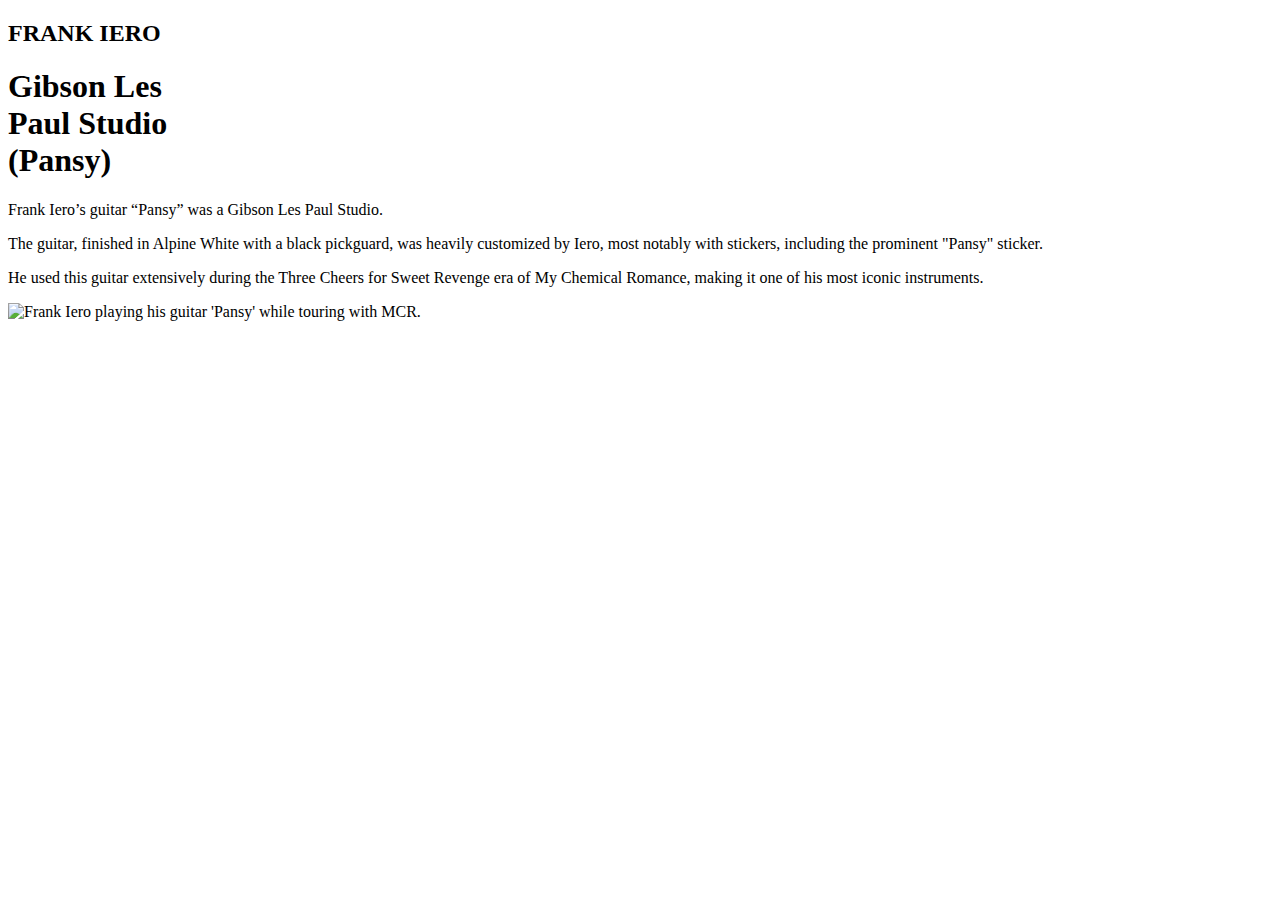
==== pansy.html @ 3b255103 "Basic HTML structure for alternate page." ====
<!DOCTYPE html>
<html lang="en">
<head>
    <meta charset="UTF-8">
    <meta name="viewport" content="width=device-width, initial-scale=1.0">
    <link rel="stylesheet" href="pansystyle.css">
    <title>Frank Iero's guitar</title>
</head>
<body>
    
    <section class="left-right">

        <section class="left">
            <h2>FRANK IERO</h2>
            <h1>Gibson Les <br> Paul Studio <br> (Pansy)</h1>

                <p>Frank Iero’s guitar “Pansy” was a Gibson Les Paul Studio. </p> 

                <p>The guitar, finished in Alpine White with a black pickguard, was heavily customized by Iero, most notably with stickers, including the prominent "Pansy" sticker. </p>

                <p>He used this guitar extensively during the Three Cheers for Sweet Revenge era of My Chemical Romance, making it one of his most iconic instruments.</p>

        </section>

        <section class="right">
            <div class="fronk">
                <img class="fronkimg" src="IMG/frankblackparade.jpg" alt="Frank Iero playing his guitar 'Pansy' while touring with MCR.">
            </div>
        </section>

    </section>


</body>
</html>
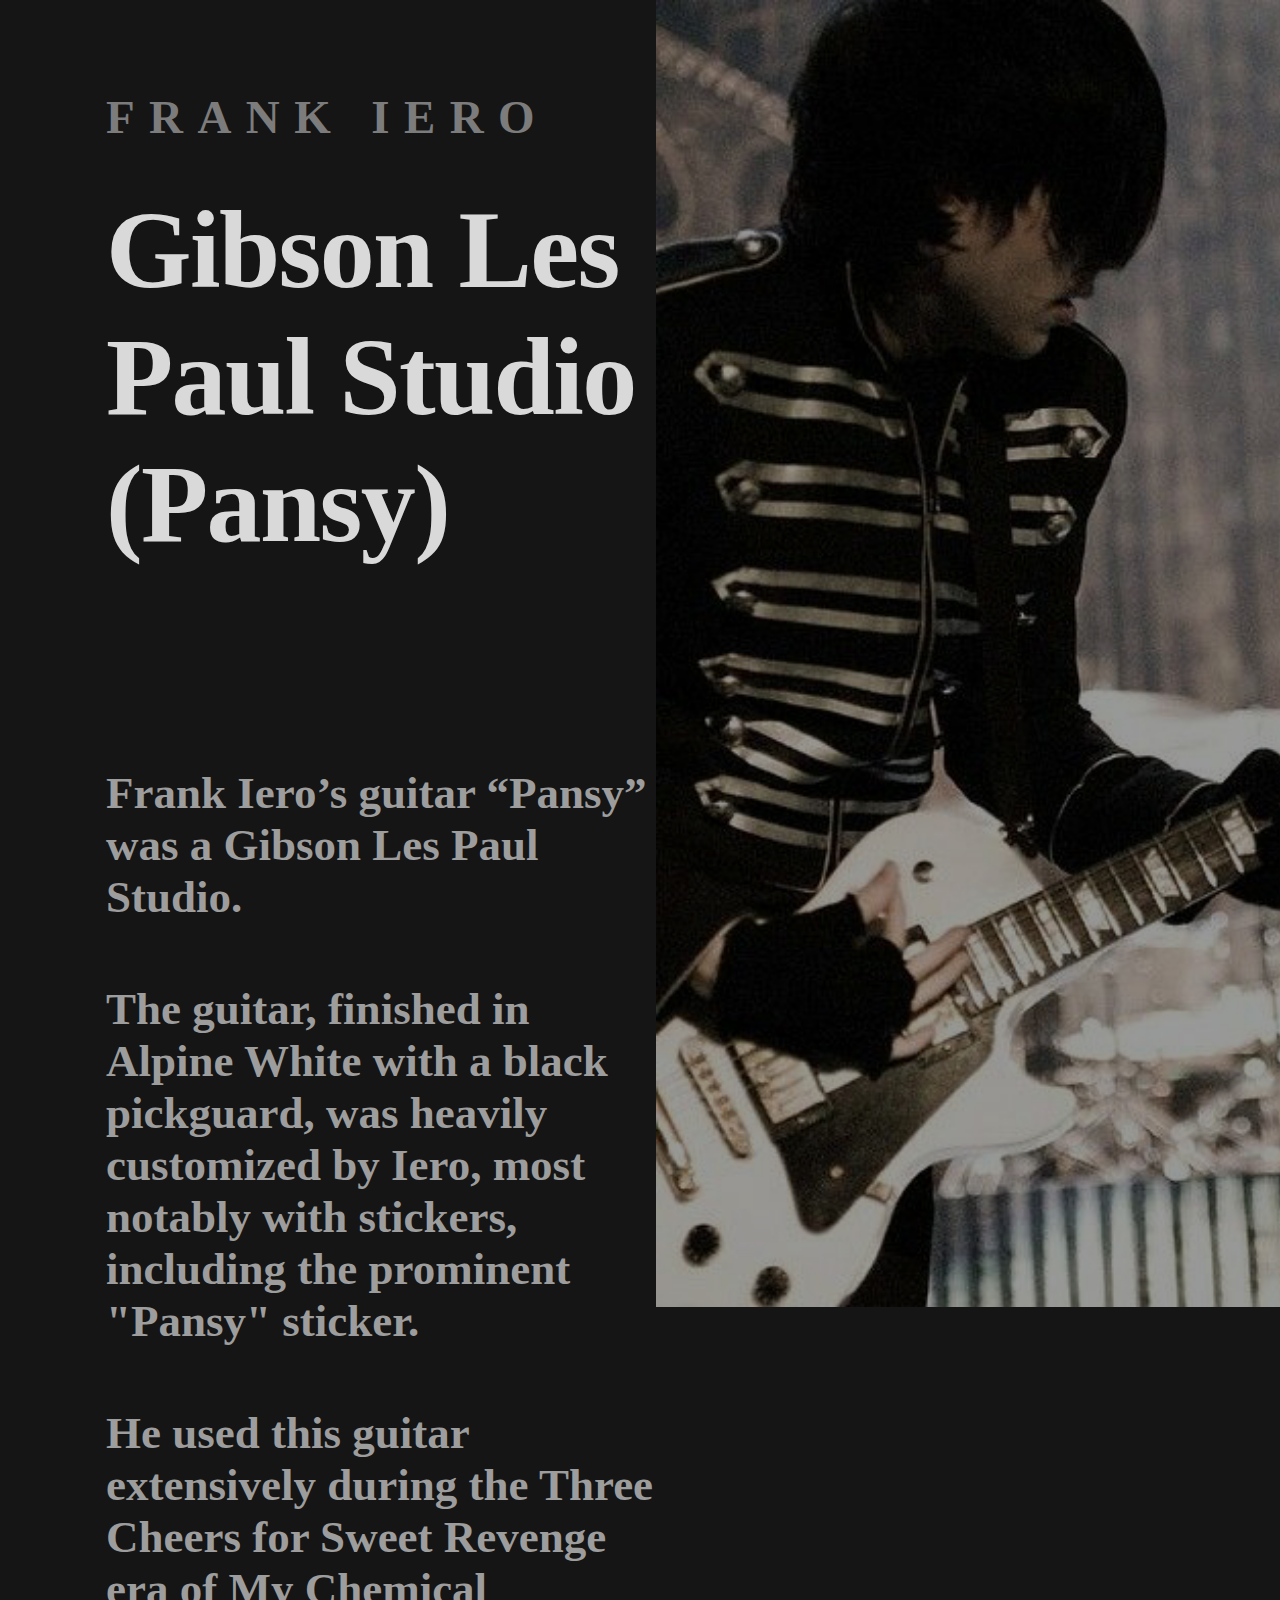
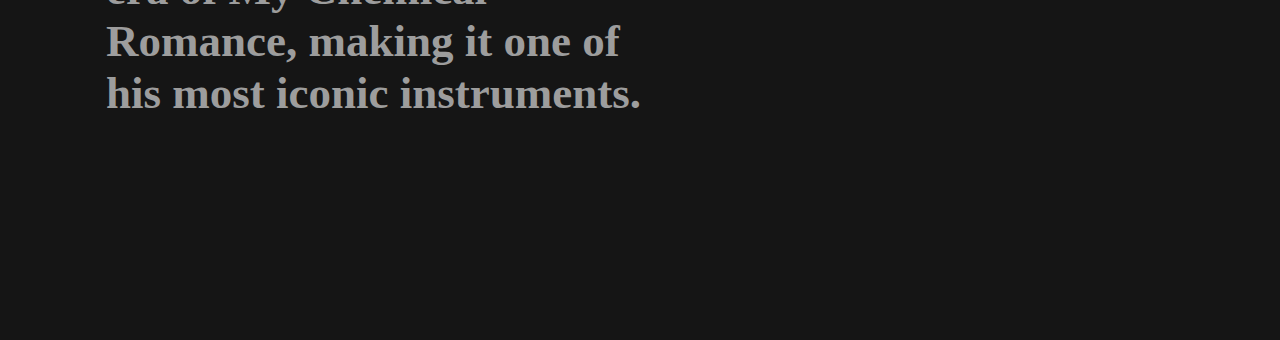
==== commit a8b8f0f1: "Finished discography page style." ====
--- a/pansy.html
+++ b/pansy.html
@@ -1,17 +1,19 @@
 <!DOCTYPE html>
 <html lang="en">
+    
 <head>
     <meta charset="UTF-8">
     <meta name="viewport" content="width=device-width, initial-scale=1.0">
     <link rel="stylesheet" href="pansystyle.css">
     <title>Frank Iero's guitar</title>
 </head>
+
 <body>
-    
     <section class="left-right">
 
         <section class="left">
             <h2>FRANK IERO</h2>
+
             <h1>Gibson Les <br> Paul Studio <br> (Pansy)</h1>
 
                 <p>Frank Iero’s guitar “Pansy” was a Gibson Les Paul Studio. </p> 
@@ -19,7 +21,6 @@
                 <p>The guitar, finished in Alpine White with a black pickguard, was heavily customized by Iero, most notably with stickers, including the prominent "Pansy" sticker. </p>
 
                 <p>He used this guitar extensively during the Three Cheers for Sweet Revenge era of My Chemical Romance, making it one of his most iconic instruments.</p>
-
         </section>
 
         <section class="right">
@@ -29,7 +30,6 @@
         </section>
 
     </section>
+</body>
 
-
-</body>
 </html>--- a/pansystyle.css
+++ b/pansystyle.css
@@ -0,0 +1,82 @@
+body {
+    font-family: poppins;
+    background-color: #151515;
+
+    margin: 0;
+    padding: 0;
+}
+
+.left-right {
+    width: 100%;
+    height: 100vh;
+
+    display: grid;
+    grid-template-columns: 1.05fr 1fr;
+    grid-template-rows: 1940px;
+}
+
+/* ------------------------------------------------------------------------------------------------------- */
+
+h1 {
+    height: 25%;
+    margin: 0px 0px 85px 106px;
+
+    color: #D9D9D9;
+    font-size: 110px;
+    font-weight: 605;
+    letter-spacing: -0.1rem;
+
+    display: flex;
+    justify-content: start;
+}
+
+h2 {
+        margin: 90px 0px 0px 106px;
+        height: 5%;
+
+        color: #7C7C7C;
+        font-size: 47px;
+        font-weight: 550;
+        letter-spacing: 0.9rem;
+        text-align: start;
+
+        display: flex;
+        justify-content: start;
+    }
+
+
+p {
+        padding: 10px 0px 10px 0px;
+        margin: 40px 0px 40px 106px;
+
+        color: #9D9D9D; 
+        font-size: 45px;
+        font-weight: 600;
+        text-align: left;
+        max-width: 26ch;
+    }
+
+    
+/* ------------------------------------------------------------------------------------------------------- */
+
+.right {
+    overflow: hidden;
+
+    display: flex;
+    justify-content: flex-end;
+    align-items: center;
+}
+
+.fronk {
+    overflow: hidden;
+
+    width: 100%;
+    height: 100%;
+}
+
+.fronkimg {
+    object-fit: cover;
+
+    width: 140%;
+    height: auto;
+}